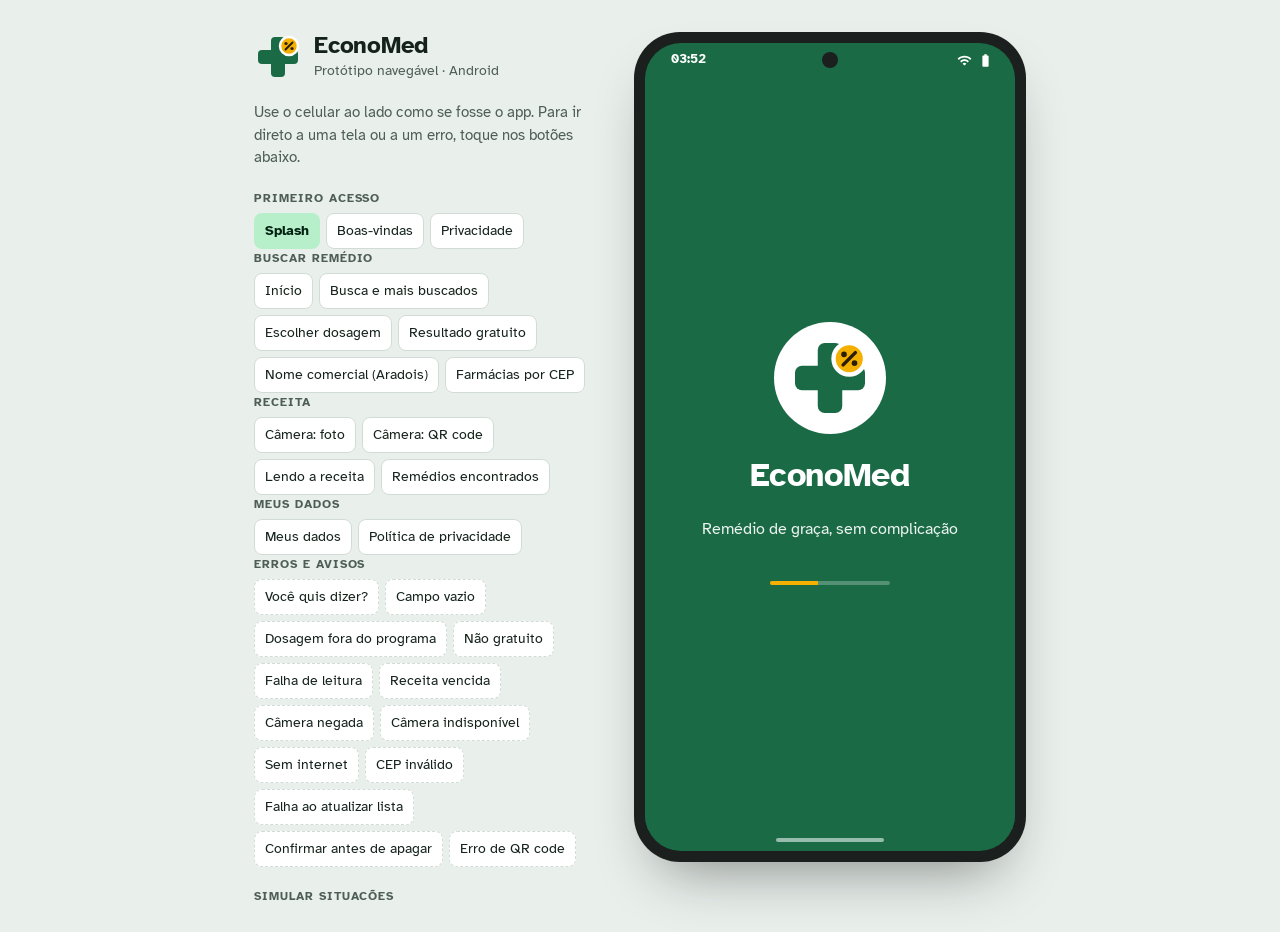
==== index.html @ 10cab99a "Mostra o preço máximo da CMED e abre o protótipo direto no Pages Co-Authored-By: Claude Opus 5.5 <no" ====
<!doctype html>
<html lang="pt-BR">
<head>
<meta charset="utf-8">
<meta name="viewport" content="width=device-width, initial-scale=1">
<title>EconoMed Protótipo</title>
<meta http-equiv="refresh" content="0; url=docs/">
<link rel="canonical" href="docs/">
<script>location.replace('docs/' + location.hash);</script>
</head>
<body>
<p>Abrindo o protótipo… Se não abrir, <a href="docs/">toque aqui</a>.</p>
</body>
</html>
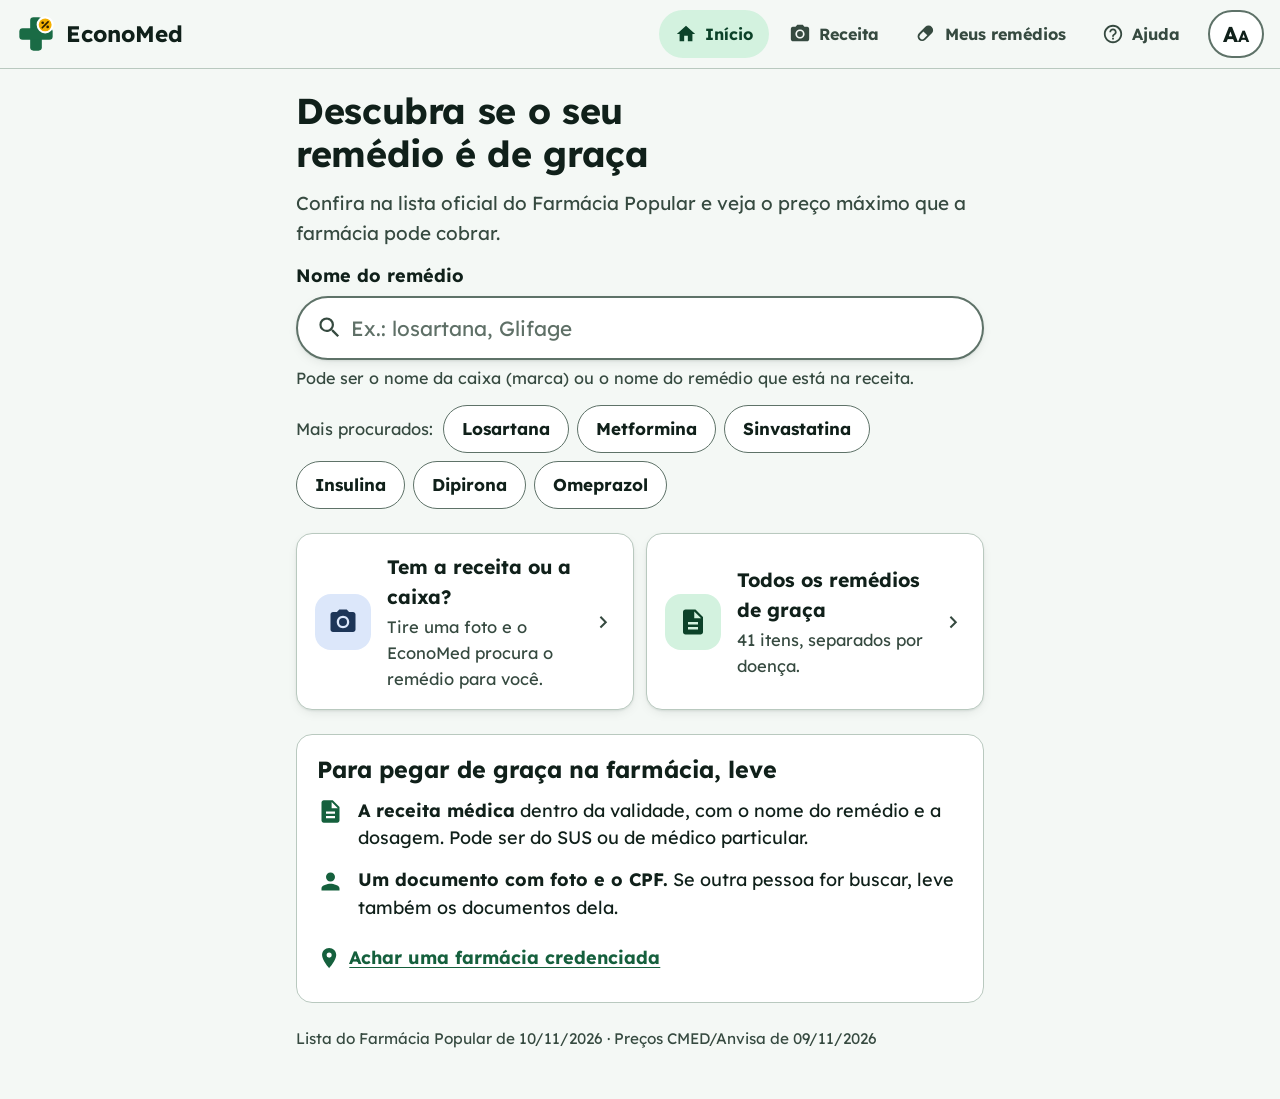
==== commit 1757d9b2: "Lança o MVP web do EconoMed com busca real na tabela CMED - Busca por marca, nome do remédio ou doen" ====
--- a/index.html
+++ b/index.html
@@ -3,12 +3,12 @@
 <head>
 <meta charset="utf-8">
 <meta name="viewport" content="width=device-width, initial-scale=1">
-<title>EconoMed Protótipo</title>
+<title>EconoMed</title>
 <meta http-equiv="refresh" content="0; url=docs/">
 <link rel="canonical" href="docs/">
 <script>location.replace('docs/' + location.hash);</script>
 </head>
 <body>
-<p>Abrindo o protótipo… Se não abrir, <a href="docs/">toque aqui</a>.</p>
+<p>Abrindo o EconoMed… Se não abrir, <a href="docs/">toque aqui</a>.</p>
 </body>
 </html>
